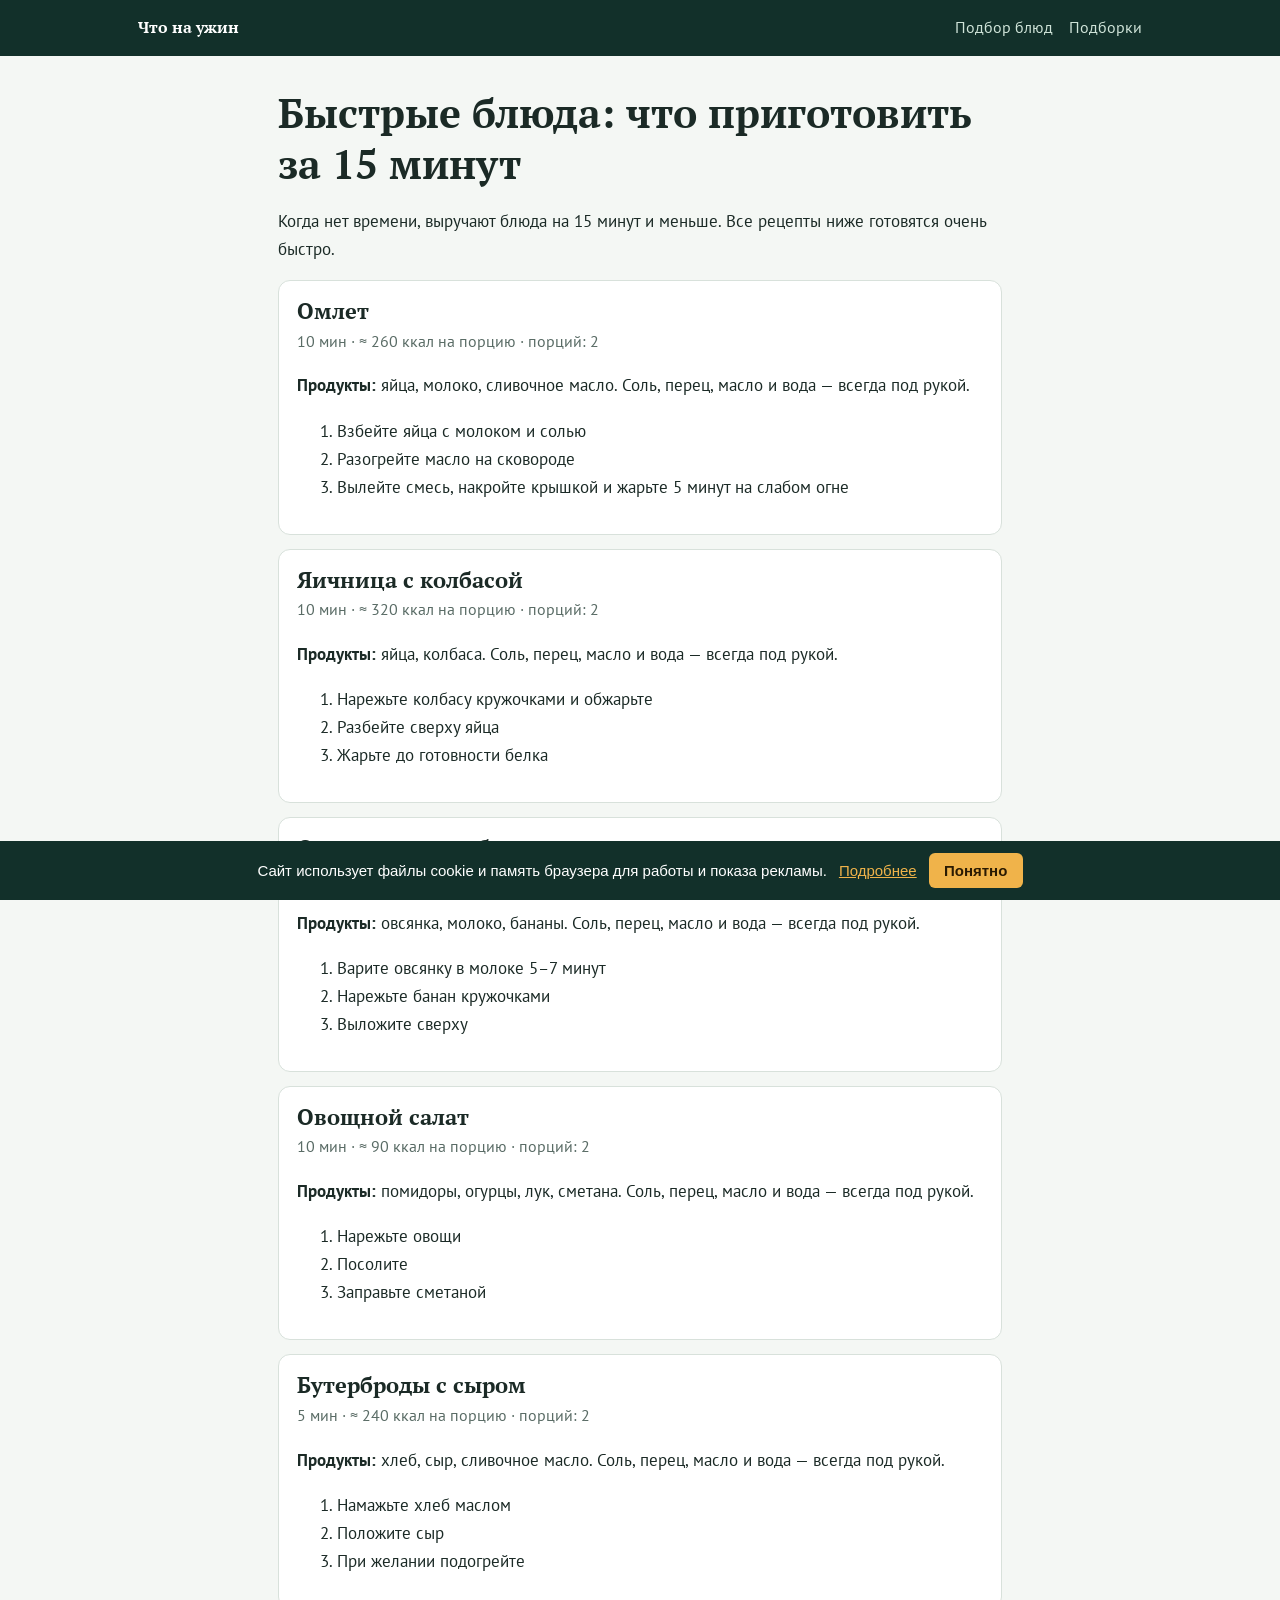
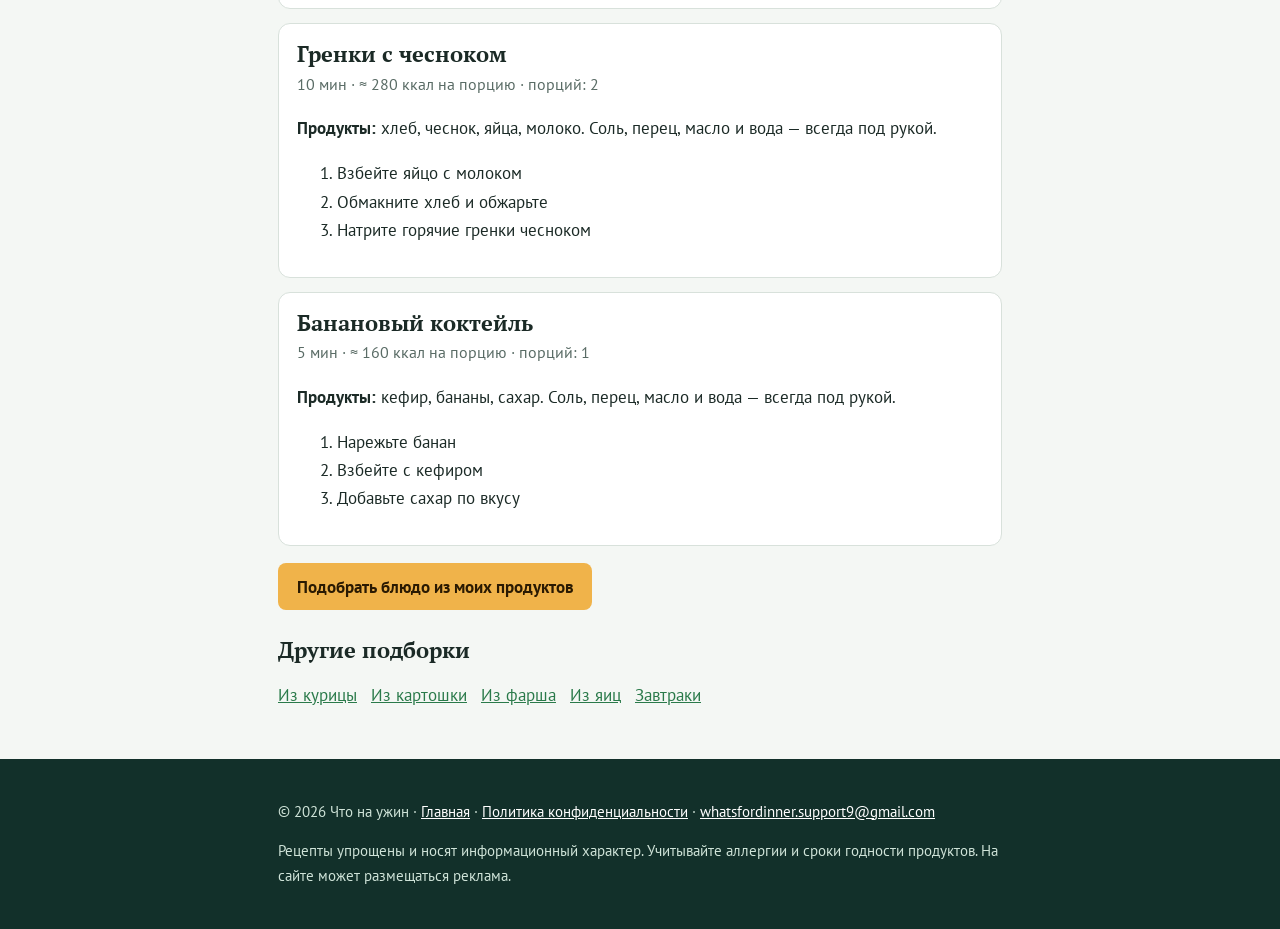
==== bystro.html @ ed19c17d "Add files via upload" ====
<!DOCTYPE html><html lang="ru"><head><meta charset="utf-8"><meta name="viewport" content="width=device-width, initial-scale=1, viewport-fit=cover"><title>Быстрые блюда: что приготовить за 15 минут — Что на ужин</title><meta name="description" content="Когда нет времени, выручают блюда на 15 минут и меньше. Все рецепты ниже готовятся очень быстро."><link rel="stylesheet" href="https://fonts.googleapis.com/css2?family=PT+Sans:wght@400;700&family=PT+Serif:wght@400;700&display=swap"><link rel="stylesheet" href="site.css"></head><body><header class="top"><div class="w"><a class="logo" href="index.html">Что на ужин</a><a href="index.html">Подбор блюд</a><a href="index.html#sel">Подборки</a></div></header><main class="w"><h1>Быстрые блюда: что приготовить за 15 минут</h1><p>Когда нет времени, выручают блюда на 15 минут и меньше. Все рецепты ниже готовятся очень быстро.</p><article><h2>Омлет</h2><p class="m">10 мин · ≈ 260 ккал на порцию · порций: 2</p><p><b>Продукты:</b> яйца, молоко, сливочное масло. Соль, перец, масло и вода — всегда под рукой.</p><ol><li>Взбейте яйца с молоком и солью</li><li>Разогрейте масло на сковороде</li><li>Вылейте смесь, накройте крышкой и жарьте 5 минут на слабом огне</li></ol></article><article><h2>Яичница с колбасой</h2><p class="m">10 мин · ≈ 320 ккал на порцию · порций: 2</p><p><b>Продукты:</b> яйца, колбаса. Соль, перец, масло и вода — всегда под рукой.</p><ol><li>Нарежьте колбасу кружочками и обжарьте</li><li>Разбейте сверху яйца</li><li>Жарьте до готовности белка</li></ol></article><article><h2>Овсяная каша с бананом</h2><p class="m">10 мин · ≈ 290 ккал на порцию · порций: 1</p><p><b>Продукты:</b> овсянка, молоко, бананы. Соль, перец, масло и вода — всегда под рукой.</p><ol><li>Варите овсянку в молоке 5–7 минут</li><li>Нарежьте банан кружочками</li><li>Выложите сверху</li></ol></article><article><h2>Овощной салат</h2><p class="m">10 мин · ≈ 90 ккал на порцию · порций: 2</p><p><b>Продукты:</b> помидоры, огурцы, лук, сметана. Соль, перец, масло и вода — всегда под рукой.</p><ol><li>Нарежьте овощи</li><li>Посолите</li><li>Заправьте сметаной</li></ol></article><article><h2>Бутерброды с сыром</h2><p class="m">5 мин · ≈ 240 ккал на порцию · порций: 2</p><p><b>Продукты:</b> хлеб, сыр, сливочное масло. Соль, перец, масло и вода — всегда под рукой.</p><ol><li>Намажьте хлеб маслом</li><li>Положите сыр</li><li>При желании подогрейте</li></ol></article><article><h2>Гренки с чесноком</h2><p class="m">10 мин · ≈ 280 ккал на порцию · порций: 2</p><p><b>Продукты:</b> хлеб, чеснок, яйца, молоко. Соль, перец, масло и вода — всегда под рукой.</p><ol><li>Взбейте яйцо с молоком</li><li>Обмакните хлеб и обжарьте</li><li>Натрите горячие гренки чесноком</li></ol></article><article><h2>Банановый коктейль</h2><p class="m">5 мин · ≈ 160 ккал на порцию · порций: 1</p><p><b>Продукты:</b> кефир, бананы, сахар. Соль, перец, масло и вода — всегда под рукой.</p><ol><li>Нарежьте банан</li><li>Взбейте с кефиром</li><li>Добавьте сахар по вкусу</li></ol></article><p><a class="cta" href="index.html">Подобрать блюдо из моих продуктов</a></p><h2>Другие подборки</h2><p class="more"><a href="iz-kurici.html">Из курицы</a><a href="iz-kartofelya.html">Из картошки</a><a href="iz-farsha.html">Из фарша</a><a href="iz-yaic.html">Из яиц</a><a href="zavtraki.html">Завтраки</a></p></main><footer><div class="w"><p>© 2026 Что на ужин · <a href="index.html">Главная</a> · <a href="privacy.html">Политика конфиденциальности</a> · <a href="mailto:whatsfordinner.support9@gmail.com">whatsfordinner.support9@gmail.com</a></p><p>Рецепты упрощены и носят информационный характер. Учитывайте аллергии и сроки годности продуктов. На сайте может размещаться реклама.</p></div></footer><script src="site.js"></script></body></html>
---- site.css ----
:root{--bg:#f4f7f4;--card:#fff;--text:#1b2a26;--muted:#5a6c66;--line:#d8e1db;--acc:#2a7a4a;--hero:#12302a;color-scheme:light;box-sizing:border-box;padding-top:env(safe-area-inset-top,0px);padding-bottom:env(safe-area-inset-bottom,0px)}
@media(prefers-color-scheme:dark){:root{--bg:#101614;--card:#182019;--text:#e8f0ec;--muted:#9bada6;--line:#2b3a34;--acc:#52c283;--hero:#0b2a22;color-scheme:dark}}
*{box-sizing:border-box}html{font-size:17px}
body{margin:0;background:var(--bg);color:var(--text);font:1rem/1.65 "PT Sans",system-ui,sans-serif}
h1,h2,.logo{font-family:"PT Serif",Georgia,serif;line-height:1.25}
.w{max-width:760px;margin:0 auto;padding:0 18px}a{color:var(--acc)}
.top{background:var(--hero)}.top .w{display:flex;gap:16px;align-items:center;height:56px;max-width:1040px}
.logo{font-weight:700;font-size:1.2rem;color:#fff!important;text-decoration:none;margin-right:auto}
.top a{color:#cfe3d8;font-size:.92rem;text-decoration:none}
h1{font-size:clamp(1.7rem,5vw,2.4rem);margin:32px 0 12px}h2{font-size:1.3rem;margin:26px 0 8px}
article{background:var(--card);border:1px solid var(--line);border-radius:12px;padding:16px 18px;margin:14px 0}article h2{margin:0 0 4px}
.m{color:var(--muted);font-size:.92rem;margin:0 0 8px}
.cta{display:inline-block;background:#f0b34a;color:#2a1a02;font-weight:700;border-radius:8px;padding:.55rem 1.1rem;text-decoration:none}
.more a{display:inline-block;margin:0 14px 6px 0}
footer{background:var(--hero);color:#cfe3d8;margin-top:44px;padding:26px 0;font-size:.88rem}footer a{color:#fff}
:focus-visible{outline:3px solid #e0962a;outline-offset:2px}a[href*="netlify.com"] {
    display: none !important;
  }
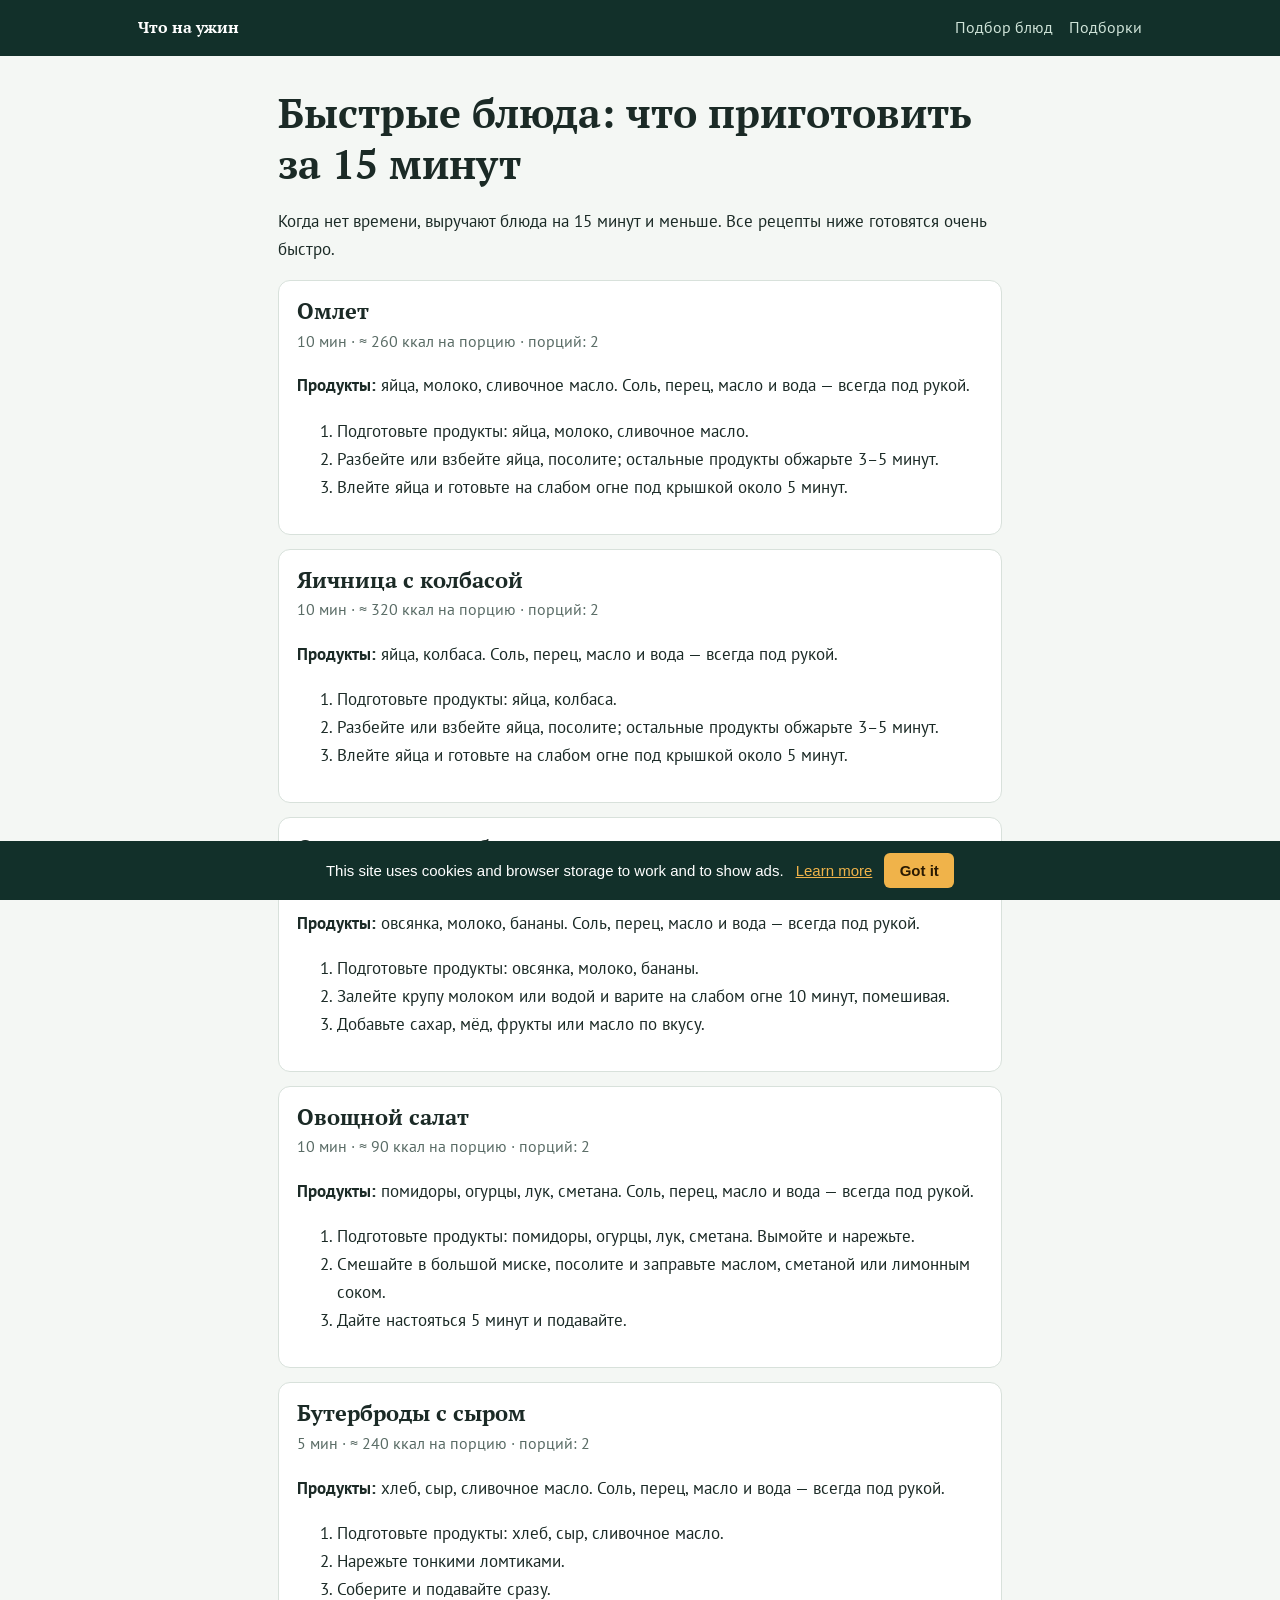
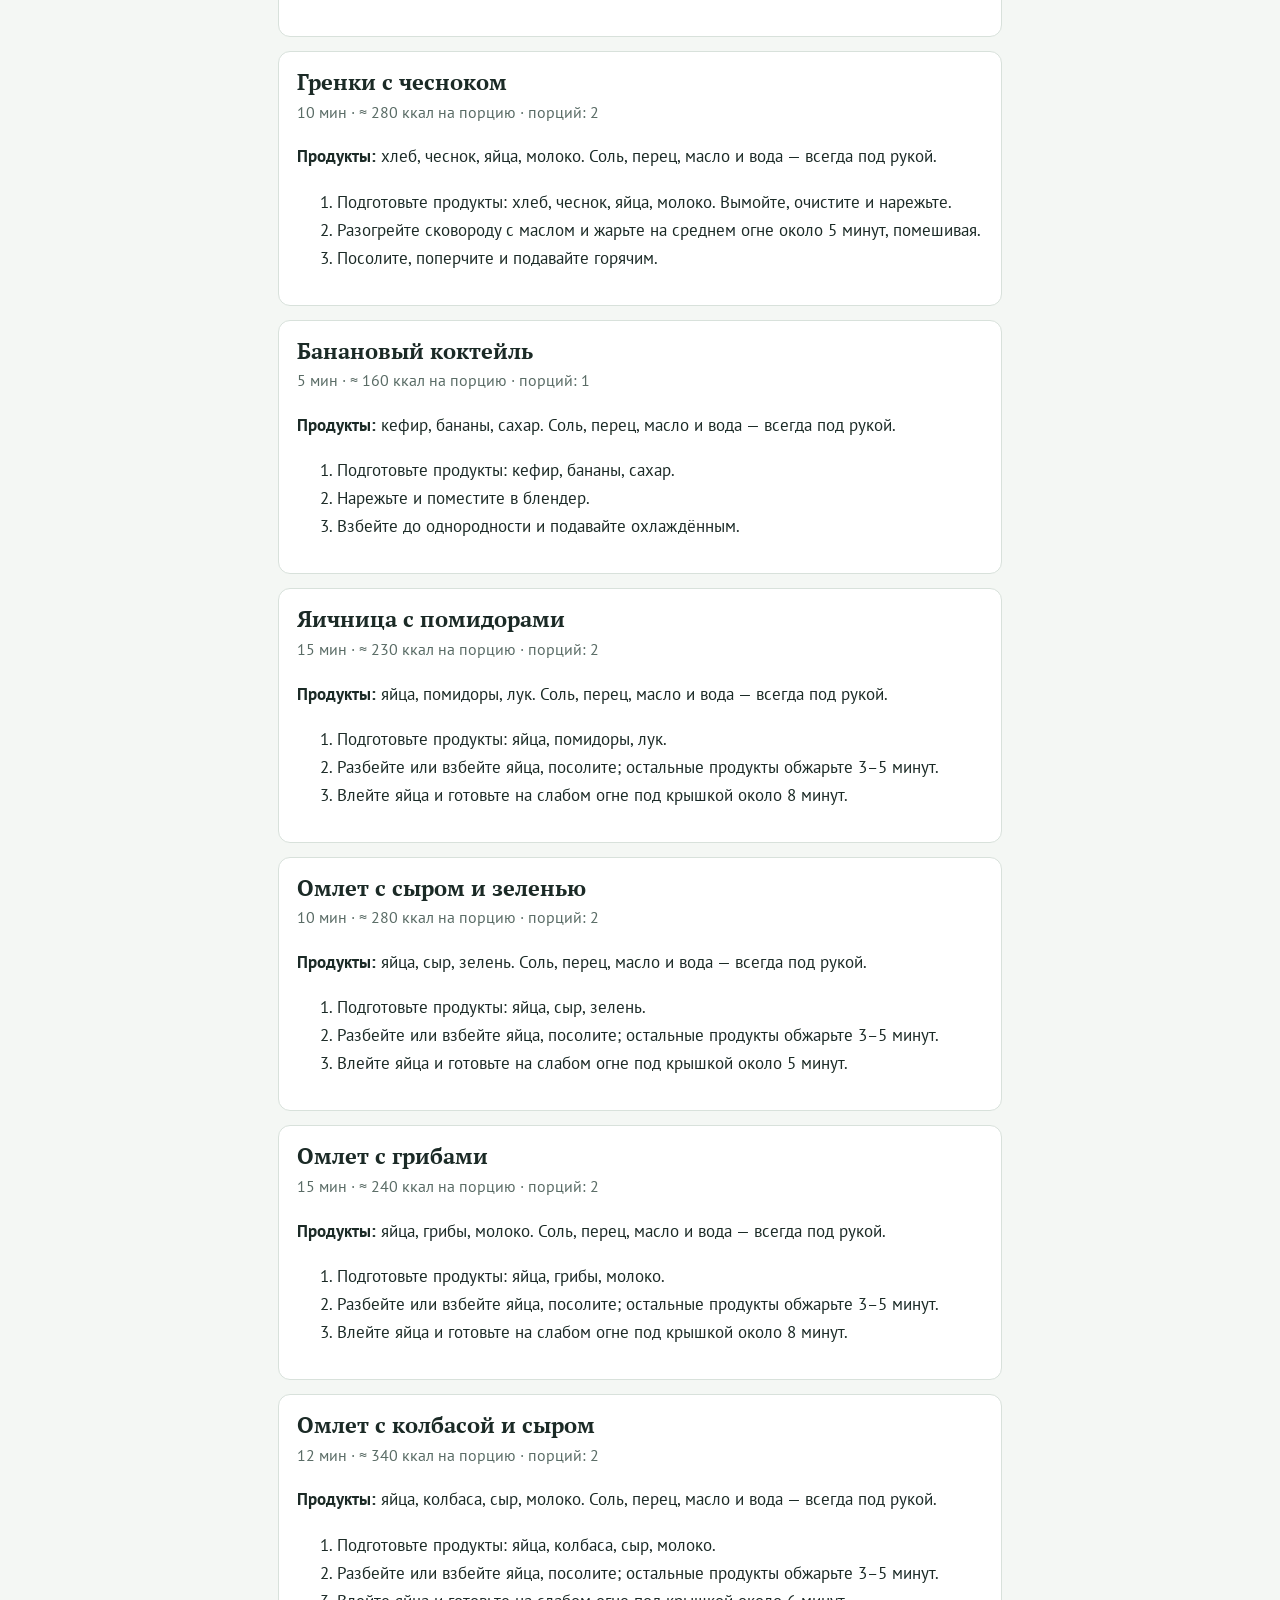
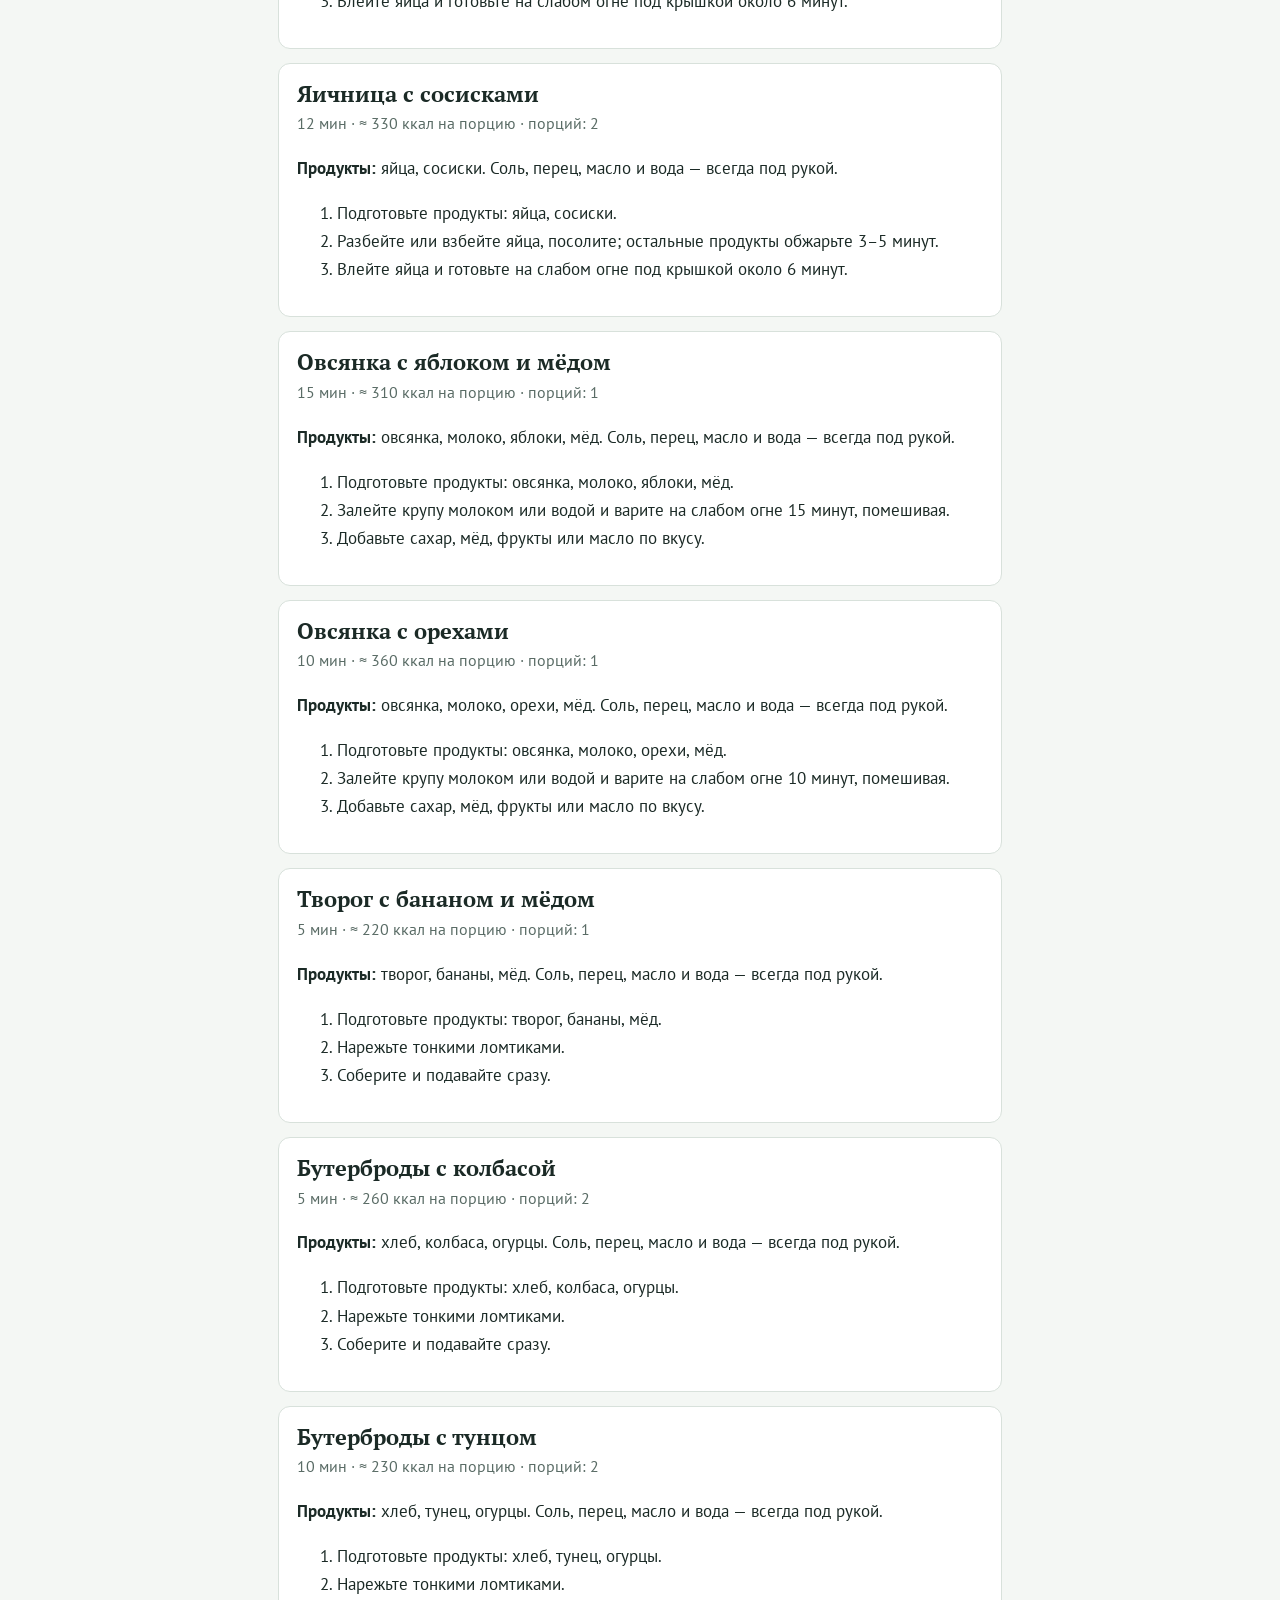
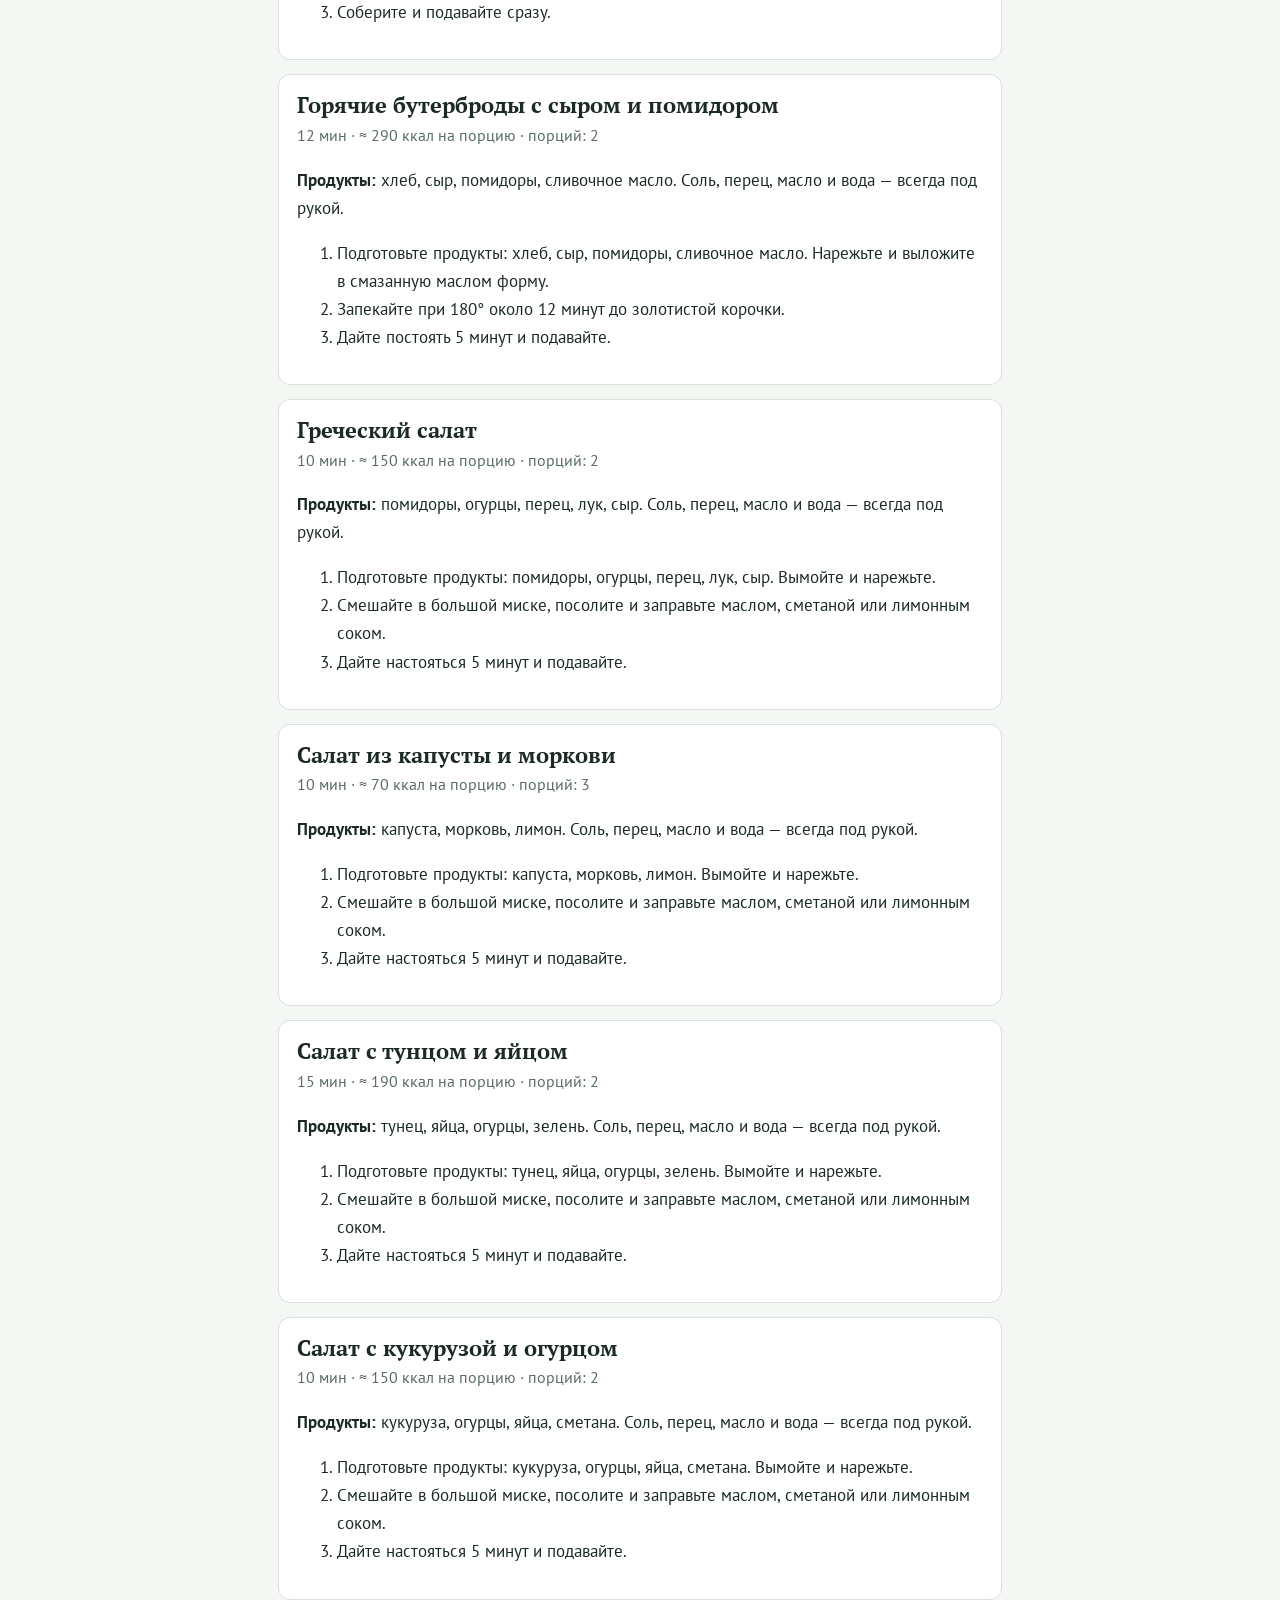
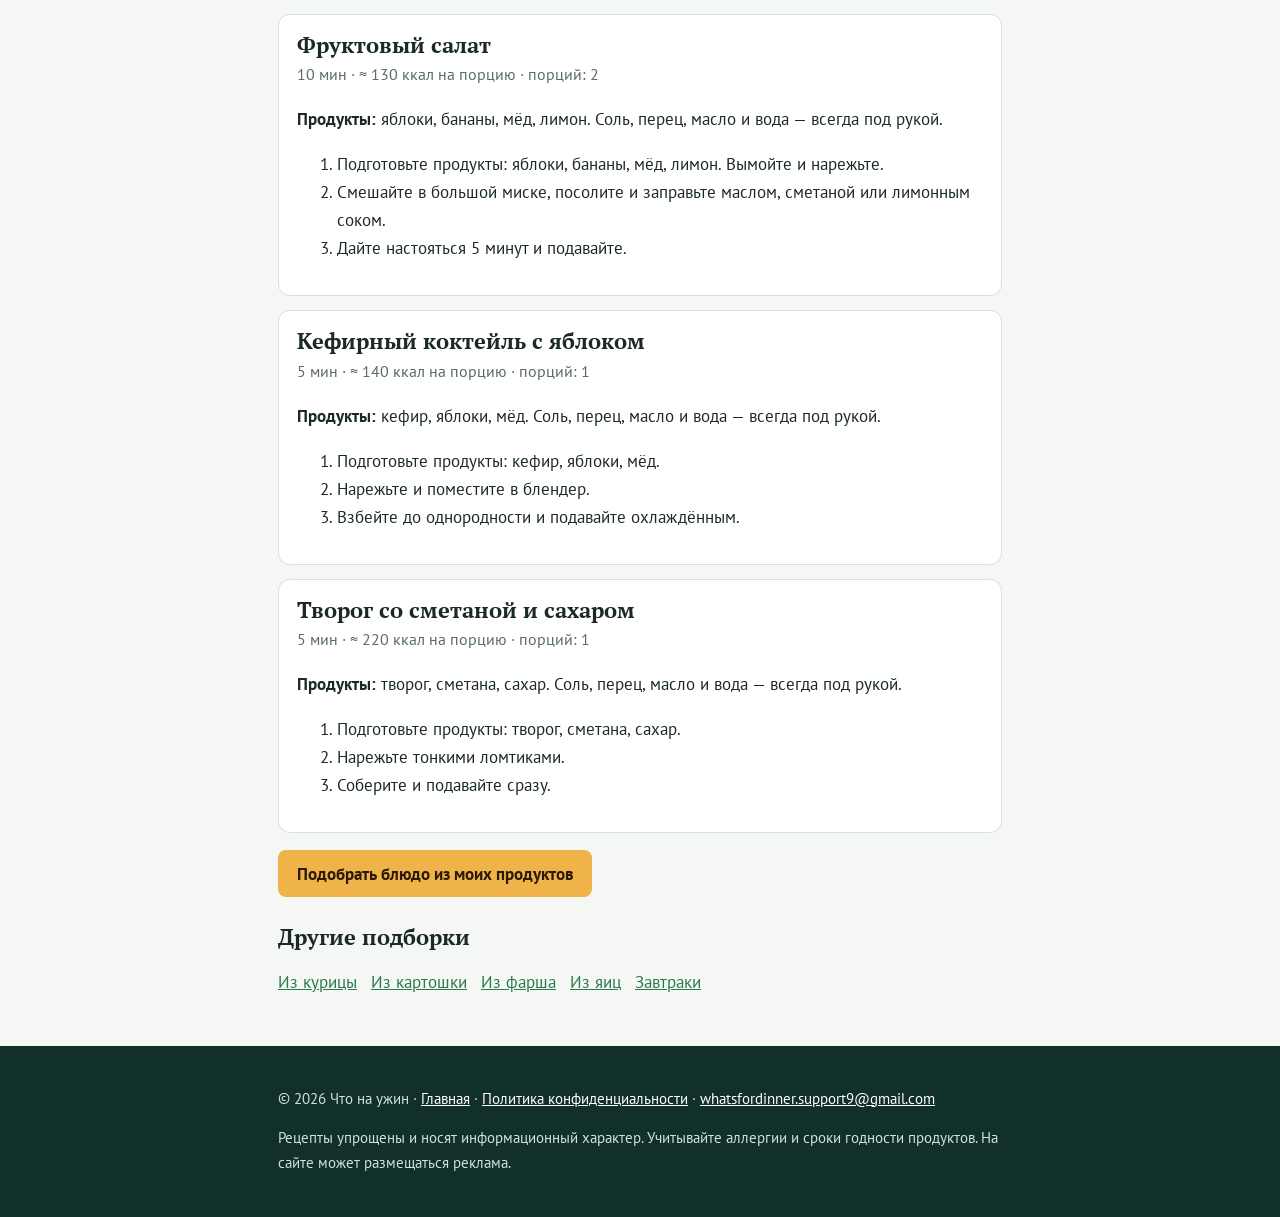
==== commit 327ae6c8: "Add files via upload" ====
--- a/bystro.html
+++ b/bystro.html
@@ -1 +1 @@
-<!DOCTYPE html><html lang="ru"><head><meta charset="utf-8"><meta name="viewport" content="width=device-width, initial-scale=1, viewport-fit=cover"><title>Быстрые блюда: что приготовить за 15 минут — Что на ужин</title><meta name="description" content="Когда нет времени, выручают блюда на 15 минут и меньше. Все рецепты ниже готовятся очень быстро."><link rel="stylesheet" href="https://fonts.googleapis.com/css2?family=PT+Sans:wght@400;700&family=PT+Serif:wght@400;700&display=swap"><link rel="stylesheet" href="site.css"></head><body><header class="top"><div class="w"><a class="logo" href="index.html">Что на ужин</a><a href="index.html">Подбор блюд</a><a href="index.html#sel">Подборки</a></div></header><main class="w"><h1>Быстрые блюда: что приготовить за 15 минут</h1><p>Когда нет времени, выручают блюда на 15 минут и меньше. Все рецепты ниже готовятся очень быстро.</p><article><h2>Омлет</h2><p class="m">10 мин · ≈ 260 ккал на порцию · порций: 2</p><p><b>Продукты:</b> яйца, молоко, сливочное масло. Соль, перец, масло и вода — всегда под рукой.</p><ol><li>Взбейте яйца с молоком и солью</li><li>Разогрейте масло на сковороде</li><li>Вылейте смесь, накройте крышкой и жарьте 5 минут на слабом огне</li></ol></article><article><h2>Яичница с колбасой</h2><p class="m">10 мин · ≈ 320 ккал на порцию · порций: 2</p><p><b>Продукты:</b> яйца, колбаса. Соль, перец, масло и вода — всегда под рукой.</p><ol><li>Нарежьте колбасу кружочками и обжарьте</li><li>Разбейте сверху яйца</li><li>Жарьте до готовности белка</li></ol></article><article><h2>Овсяная каша с бананом</h2><p class="m">10 мин · ≈ 290 ккал на порцию · порций: 1</p><p><b>Продукты:</b> овсянка, молоко, бананы. Соль, перец, масло и вода — всегда под рукой.</p><ol><li>Варите овсянку в молоке 5–7 минут</li><li>Нарежьте банан кружочками</li><li>Выложите сверху</li></ol></article><article><h2>Овощной салат</h2><p class="m">10 мин · ≈ 90 ккал на порцию · порций: 2</p><p><b>Продукты:</b> помидоры, огурцы, лук, сметана. Соль, перец, масло и вода — всегда под рукой.</p><ol><li>Нарежьте овощи</li><li>Посолите</li><li>Заправьте сметаной</li></ol></article><article><h2>Бутерброды с сыром</h2><p class="m">5 мин · ≈ 240 ккал на порцию · порций: 2</p><p><b>Продукты:</b> хлеб, сыр, сливочное масло. Соль, перец, масло и вода — всегда под рукой.</p><ol><li>Намажьте хлеб маслом</li><li>Положите сыр</li><li>При желании подогрейте</li></ol></article><article><h2>Гренки с чесноком</h2><p class="m">10 мин · ≈ 280 ккал на порцию · порций: 2</p><p><b>Продукты:</b> хлеб, чеснок, яйца, молоко. Соль, перец, масло и вода — всегда под рукой.</p><ol><li>Взбейте яйцо с молоком</li><li>Обмакните хлеб и обжарьте</li><li>Натрите горячие гренки чесноком</li></ol></article><article><h2>Банановый коктейль</h2><p class="m">5 мин · ≈ 160 ккал на порцию · порций: 1</p><p><b>Продукты:</b> кефир, бананы, сахар. Соль, перец, масло и вода — всегда под рукой.</p><ol><li>Нарежьте банан</li><li>Взбейте с кефиром</li><li>Добавьте сахар по вкусу</li></ol></article><p><a class="cta" href="index.html">Подобрать блюдо из моих продуктов</a></p><h2>Другие подборки</h2><p class="more"><a href="iz-kurici.html">Из курицы</a><a href="iz-kartofelya.html">Из картошки</a><a href="iz-farsha.html">Из фарша</a><a href="iz-yaic.html">Из яиц</a><a href="zavtraki.html">Завтраки</a></p></main><footer><div class="w"><p>© 2026 Что на ужин · <a href="index.html">Главная</a> · <a href="privacy.html">Политика конфиденциальности</a> · <a href="mailto:whatsfordinner.support9@gmail.com">whatsfordinner.support9@gmail.com</a></p><p>Рецепты упрощены и носят информационный характер. Учитывайте аллергии и сроки годности продуктов. На сайте может размещаться реклама.</p></div></footer><script src="site.js"></script></body></html>+<!DOCTYPE html><html lang="ru"><head><meta charset="utf-8"><meta name="viewport" content="width=device-width, initial-scale=1, viewport-fit=cover"><title>Быстрые блюда: что приготовить за 15 минут — Что на ужин</title><meta name="description" content="Когда нет времени, выручают блюда на 15 минут и меньше. Все рецепты ниже готовятся очень быстро."><link rel="stylesheet" href="https://fonts.googleapis.com/css2?family=PT+Sans:wght@400;700&family=PT+Serif:wght@400;700&display=swap"><link rel="stylesheet" href="site.css"></head><body><header class="top"><div class="w"><a class="logo" href="index.html">Что на ужин</a><a href="index.html">Подбор блюд</a><a href="index.html#sel">Подборки</a></div></header><main class="w"><h1>Быстрые блюда: что приготовить за 15 минут</h1><p>Когда нет времени, выручают блюда на 15 минут и меньше. Все рецепты ниже готовятся очень быстро.</p><article><h2>Омлет</h2><p class="m">10 мин · ≈ 260 ккал на порцию · порций: 2</p><p><b>Продукты:</b> яйца, молоко, сливочное масло. Соль, перец, масло и вода — всегда под рукой.</p><ol><li>Подготовьте продукты: яйца, молоко, сливочное масло.</li><li>Разбейте или взбейте яйца, посолите; остальные продукты обжарьте 3–5 минут.</li><li>Влейте яйца и готовьте на слабом огне под крышкой около 5 минут.</li></ol></article><article><h2>Яичница с колбасой</h2><p class="m">10 мин · ≈ 320 ккал на порцию · порций: 2</p><p><b>Продукты:</b> яйца, колбаса. Соль, перец, масло и вода — всегда под рукой.</p><ol><li>Подготовьте продукты: яйца, колбаса.</li><li>Разбейте или взбейте яйца, посолите; остальные продукты обжарьте 3–5 минут.</li><li>Влейте яйца и готовьте на слабом огне под крышкой около 5 минут.</li></ol></article><article><h2>Овсяная каша с бананом</h2><p class="m">10 мин · ≈ 290 ккал на порцию · порций: 1</p><p><b>Продукты:</b> овсянка, молоко, бананы. Соль, перец, масло и вода — всегда под рукой.</p><ol><li>Подготовьте продукты: овсянка, молоко, бананы.</li><li>Залейте крупу молоком или водой и варите на слабом огне 10 минут, помешивая.</li><li>Добавьте сахар, мёд, фрукты или масло по вкусу.</li></ol></article><article><h2>Овощной салат</h2><p class="m">10 мин · ≈ 90 ккал на порцию · порций: 2</p><p><b>Продукты:</b> помидоры, огурцы, лук, сметана. Соль, перец, масло и вода — всегда под рукой.</p><ol><li>Подготовьте продукты: помидоры, огурцы, лук, сметана. Вымойте и нарежьте.</li><li>Смешайте в большой миске, посолите и заправьте маслом, сметаной или лимонным соком.</li><li>Дайте настояться 5 минут и подавайте.</li></ol></article><article><h2>Бутерброды с сыром</h2><p class="m">5 мин · ≈ 240 ккал на порцию · порций: 2</p><p><b>Продукты:</b> хлеб, сыр, сливочное масло. Соль, перец, масло и вода — всегда под рукой.</p><ol><li>Подготовьте продукты: хлеб, сыр, сливочное масло.</li><li>Нарежьте тонкими ломтиками.</li><li>Соберите и подавайте сразу.</li></ol></article><article><h2>Гренки с чесноком</h2><p class="m">10 мин · ≈ 280 ккал на порцию · порций: 2</p><p><b>Продукты:</b> хлеб, чеснок, яйца, молоко. Соль, перец, масло и вода — всегда под рукой.</p><ol><li>Подготовьте продукты: хлеб, чеснок, яйца, молоко. Вымойте, очистите и нарежьте.</li><li>Разогрейте сковороду с маслом и жарьте на среднем огне около 5 минут, помешивая.</li><li>Посолите, поперчите и подавайте горячим.</li></ol></article><article><h2>Банановый коктейль</h2><p class="m">5 мин · ≈ 160 ккал на порцию · порций: 1</p><p><b>Продукты:</b> кефир, бананы, сахар. Соль, перец, масло и вода — всегда под рукой.</p><ol><li>Подготовьте продукты: кефир, бананы, сахар.</li><li>Нарежьте и поместите в блендер.</li><li>Взбейте до однородности и подавайте охлаждённым.</li></ol></article><article><h2>Яичница с помидорами</h2><p class="m">15 мин · ≈ 230 ккал на порцию · порций: 2</p><p><b>Продукты:</b> яйца, помидоры, лук. Соль, перец, масло и вода — всегда под рукой.</p><ol><li>Подготовьте продукты: яйца, помидоры, лук.</li><li>Разбейте или взбейте яйца, посолите; остальные продукты обжарьте 3–5 минут.</li><li>Влейте яйца и готовьте на слабом огне под крышкой около 8 минут.</li></ol></article><article><h2>Омлет с сыром и зеленью</h2><p class="m">10 мин · ≈ 280 ккал на порцию · порций: 2</p><p><b>Продукты:</b> яйца, сыр, зелень. Соль, перец, масло и вода — всегда под рукой.</p><ol><li>Подготовьте продукты: яйца, сыр, зелень.</li><li>Разбейте или взбейте яйца, посолите; остальные продукты обжарьте 3–5 минут.</li><li>Влейте яйца и готовьте на слабом огне под крышкой около 5 минут.</li></ol></article><article><h2>Омлет с грибами</h2><p class="m">15 мин · ≈ 240 ккал на порцию · порций: 2</p><p><b>Продукты:</b> яйца, грибы, молоко. Соль, перец, масло и вода — всегда под рукой.</p><ol><li>Подготовьте продукты: яйца, грибы, молоко.</li><li>Разбейте или взбейте яйца, посолите; остальные продукты обжарьте 3–5 минут.</li><li>Влейте яйца и готовьте на слабом огне под крышкой около 8 минут.</li></ol></article><article><h2>Омлет с колбасой и сыром</h2><p class="m">12 мин · ≈ 340 ккал на порцию · порций: 2</p><p><b>Продукты:</b> яйца, колбаса, сыр, молоко. Соль, перец, масло и вода — всегда под рукой.</p><ol><li>Подготовьте продукты: яйца, колбаса, сыр, молоко.</li><li>Разбейте или взбейте яйца, посолите; остальные продукты обжарьте 3–5 минут.</li><li>Влейте яйца и готовьте на слабом огне под крышкой около 6 минут.</li></ol></article><article><h2>Яичница с сосисками</h2><p class="m">12 мин · ≈ 330 ккал на порцию · порций: 2</p><p><b>Продукты:</b> яйца, сосиски. Соль, перец, масло и вода — всегда под рукой.</p><ol><li>Подготовьте продукты: яйца, сосиски.</li><li>Разбейте или взбейте яйца, посолите; остальные продукты обжарьте 3–5 минут.</li><li>Влейте яйца и готовьте на слабом огне под крышкой около 6 минут.</li></ol></article><article><h2>Овсянка с яблоком и мёдом</h2><p class="m">15 мин · ≈ 310 ккал на порцию · порций: 1</p><p><b>Продукты:</b> овсянка, молоко, яблоки, мёд. Соль, перец, масло и вода — всегда под рукой.</p><ol><li>Подготовьте продукты: овсянка, молоко, яблоки, мёд.</li><li>Залейте крупу молоком или водой и варите на слабом огне 15 минут, помешивая.</li><li>Добавьте сахар, мёд, фрукты или масло по вкусу.</li></ol></article><article><h2>Овсянка с орехами</h2><p class="m">10 мин · ≈ 360 ккал на порцию · порций: 1</p><p><b>Продукты:</b> овсянка, молоко, орехи, мёд. Соль, перец, масло и вода — всегда под рукой.</p><ol><li>Подготовьте продукты: овсянка, молоко, орехи, мёд.</li><li>Залейте крупу молоком или водой и варите на слабом огне 10 минут, помешивая.</li><li>Добавьте сахар, мёд, фрукты или масло по вкусу.</li></ol></article><article><h2>Творог с бананом и мёдом</h2><p class="m">5 мин · ≈ 220 ккал на порцию · порций: 1</p><p><b>Продукты:</b> творог, бананы, мёд. Соль, перец, масло и вода — всегда под рукой.</p><ol><li>Подготовьте продукты: творог, бананы, мёд.</li><li>Нарежьте тонкими ломтиками.</li><li>Соберите и подавайте сразу.</li></ol></article><article><h2>Бутерброды с колбасой</h2><p class="m">5 мин · ≈ 260 ккал на порцию · порций: 2</p><p><b>Продукты:</b> хлеб, колбаса, огурцы. Соль, перец, масло и вода — всегда под рукой.</p><ol><li>Подготовьте продукты: хлеб, колбаса, огурцы.</li><li>Нарежьте тонкими ломтиками.</li><li>Соберите и подавайте сразу.</li></ol></article><article><h2>Бутерброды с тунцом</h2><p class="m">10 мин · ≈ 230 ккал на порцию · порций: 2</p><p><b>Продукты:</b> хлеб, тунец, огурцы. Соль, перец, масло и вода — всегда под рукой.</p><ol><li>Подготовьте продукты: хлеб, тунец, огурцы.</li><li>Нарежьте тонкими ломтиками.</li><li>Соберите и подавайте сразу.</li></ol></article><article><h2>Горячие бутерброды с сыром и помидором</h2><p class="m">12 мин · ≈ 290 ккал на порцию · порций: 2</p><p><b>Продукты:</b> хлеб, сыр, помидоры, сливочное масло. Соль, перец, масло и вода — всегда под рукой.</p><ol><li>Подготовьте продукты: хлеб, сыр, помидоры, сливочное масло. Нарежьте и выложите в смазанную маслом форму.</li><li>Запекайте при 180° около 12 минут до золотистой корочки.</li><li>Дайте постоять 5 минут и подавайте.</li></ol></article><article><h2>Греческий салат</h2><p class="m">10 мин · ≈ 150 ккал на порцию · порций: 2</p><p><b>Продукты:</b> помидоры, огурцы, перец, лук, сыр. Соль, перец, масло и вода — всегда под рукой.</p><ol><li>Подготовьте продукты: помидоры, огурцы, перец, лук, сыр. Вымойте и нарежьте.</li><li>Смешайте в большой миске, посолите и заправьте маслом, сметаной или лимонным соком.</li><li>Дайте настояться 5 минут и подавайте.</li></ol></article><article><h2>Салат из капусты и моркови</h2><p class="m">10 мин · ≈ 70 ккал на порцию · порций: 3</p><p><b>Продукты:</b> капуста, морковь, лимон. Соль, перец, масло и вода — всегда под рукой.</p><ol><li>Подготовьте продукты: капуста, морковь, лимон. Вымойте и нарежьте.</li><li>Смешайте в большой миске, посолите и заправьте маслом, сметаной или лимонным соком.</li><li>Дайте настояться 5 минут и подавайте.</li></ol></article><article><h2>Салат с тунцом и яйцом</h2><p class="m">15 мин · ≈ 190 ккал на порцию · порций: 2</p><p><b>Продукты:</b> тунец, яйца, огурцы, зелень. Соль, перец, масло и вода — всегда под рукой.</p><ol><li>Подготовьте продукты: тунец, яйца, огурцы, зелень. Вымойте и нарежьте.</li><li>Смешайте в большой миске, посолите и заправьте маслом, сметаной или лимонным соком.</li><li>Дайте настояться 5 минут и подавайте.</li></ol></article><article><h2>Салат с кукурузой и огурцом</h2><p class="m">10 мин · ≈ 150 ккал на порцию · порций: 2</p><p><b>Продукты:</b> кукуруза, огурцы, яйца, сметана. Соль, перец, масло и вода — всегда под рукой.</p><ol><li>Подготовьте продукты: кукуруза, огурцы, яйца, сметана. Вымойте и нарежьте.</li><li>Смешайте в большой миске, посолите и заправьте маслом, сметаной или лимонным соком.</li><li>Дайте настояться 5 минут и подавайте.</li></ol></article><article><h2>Фруктовый салат</h2><p class="m">10 мин · ≈ 130 ккал на порцию · порций: 2</p><p><b>Продукты:</b> яблоки, бананы, мёд, лимон. Соль, перец, масло и вода — всегда под рукой.</p><ol><li>Подготовьте продукты: яблоки, бананы, мёд, лимон. Вымойте и нарежьте.</li><li>Смешайте в большой миске, посолите и заправьте маслом, сметаной или лимонным соком.</li><li>Дайте настояться 5 минут и подавайте.</li></ol></article><article><h2>Кефирный коктейль с яблоком</h2><p class="m">5 мин · ≈ 140 ккал на порцию · порций: 1</p><p><b>Продукты:</b> кефир, яблоки, мёд. Соль, перец, масло и вода — всегда под рукой.</p><ol><li>Подготовьте продукты: кефир, яблоки, мёд.</li><li>Нарежьте и поместите в блендер.</li><li>Взбейте до однородности и подавайте охлаждённым.</li></ol></article><article><h2>Творог со сметаной и сахаром</h2><p class="m">5 мин · ≈ 220 ккал на порцию · порций: 1</p><p><b>Продукты:</b> творог, сметана, сахар. Соль, перец, масло и вода — всегда под рукой.</p><ol><li>Подготовьте продукты: творог, сметана, сахар.</li><li>Нарежьте тонкими ломтиками.</li><li>Соберите и подавайте сразу.</li></ol></article><p><a class="cta" href="index.html">Подобрать блюдо из моих продуктов</a></p><h2>Другие подборки</h2><p class="more"><a href="iz-kurici.html">Из курицы</a><a href="iz-kartofelya.html">Из картошки</a><a href="iz-farsha.html">Из фарша</a><a href="iz-yaic.html">Из яиц</a><a href="zavtraki.html">Завтраки</a></p></main><footer><div class="w"><p>© 2026 Что на ужин · <a href="index.html">Главная</a> · <a href="privacy.html">Политика конфиденциальности</a> · <a href="mailto:whatsfordinner.support9@gmail.com">whatsfordinner.support9@gmail.com</a></p><p>Рецепты упрощены и носят информационный характер. Учитывайте аллергии и сроки годности продуктов. На сайте может размещаться реклама.</p></div></footer><script src="site.js"></script></body></html>
